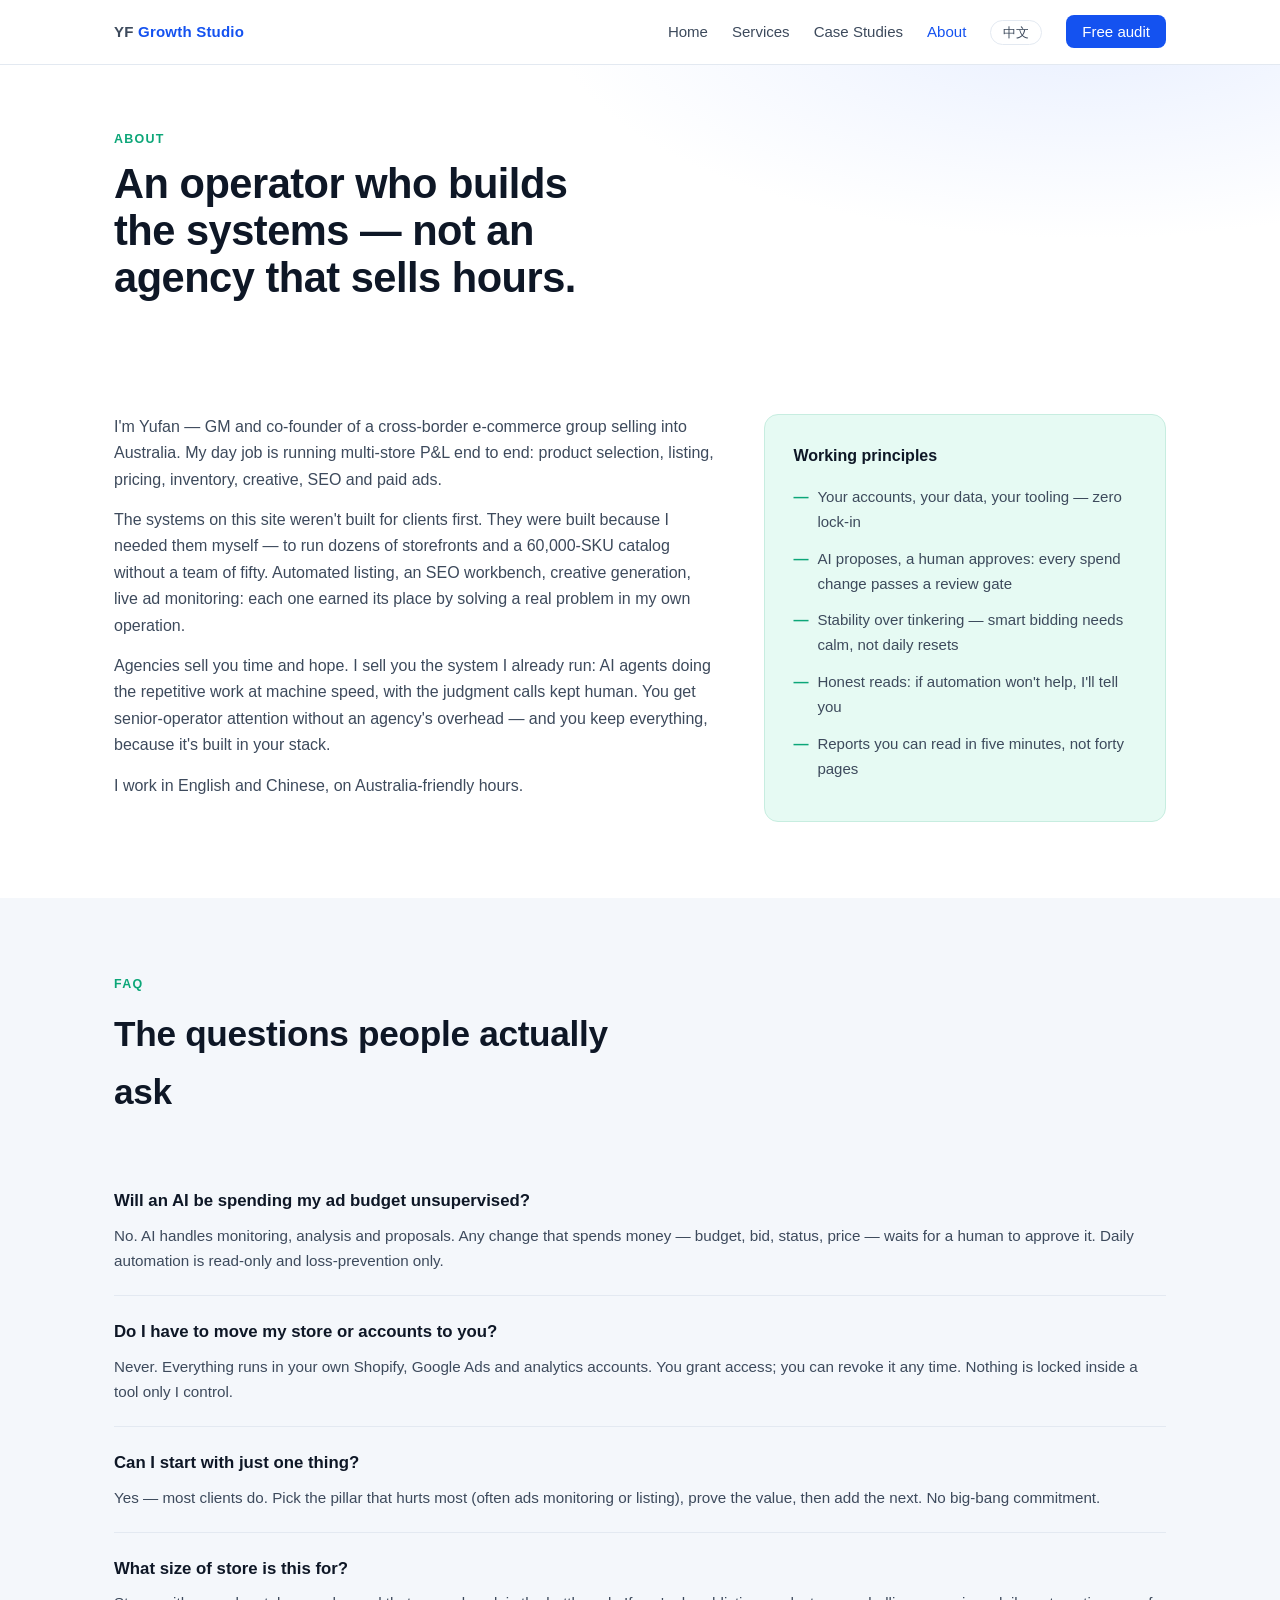
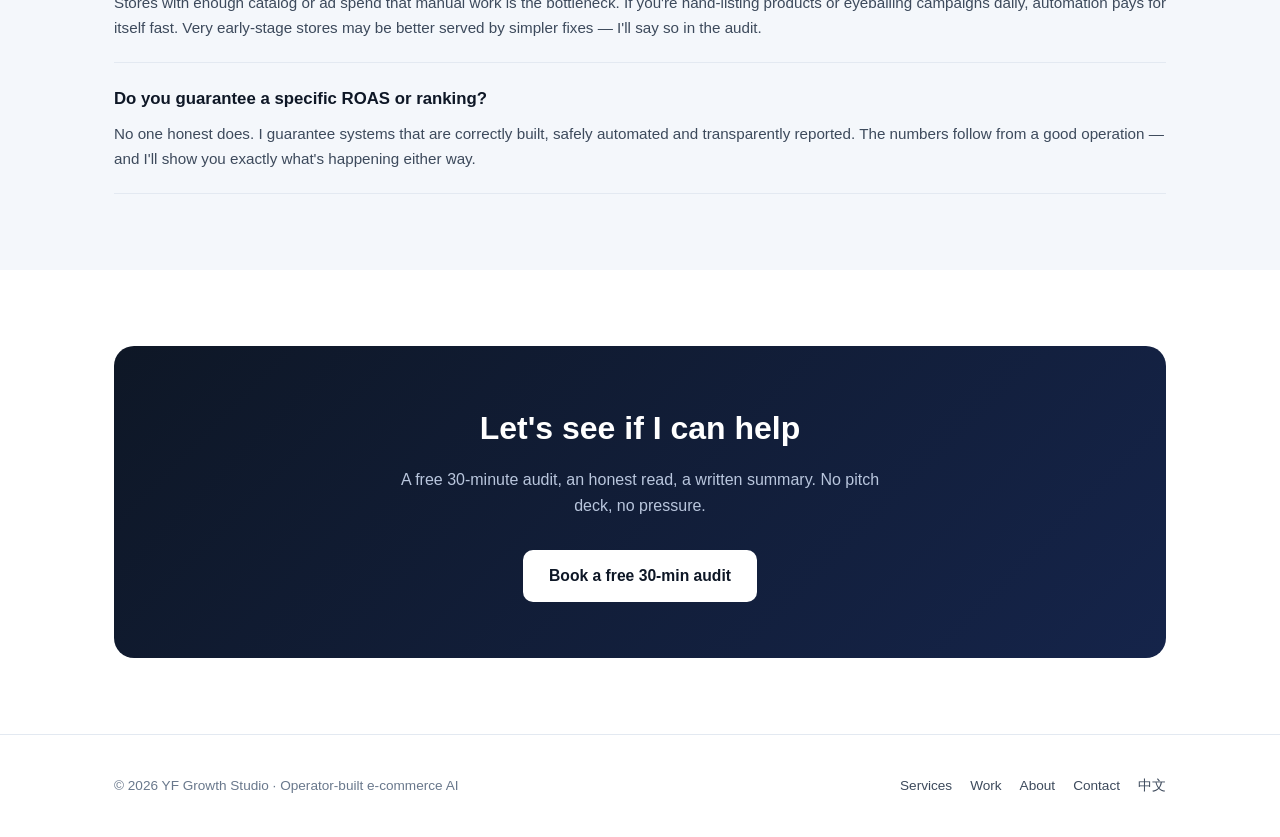
==== about.html @ 2cc7633f "Expand to multi-page site: 4 capability pillars (listing/SEO/creative/ads) + services/work/about/con" ====
<!DOCTYPE html>
<html lang="en">
<head>
<meta charset="UTF-8">
<meta name="viewport" content="width=device-width, initial-scale=1.0">
<title>About — YF Growth Studio</title>
<meta name="description" content="An operator, not an agency. GM and co-founder of a cross-border e-commerce group, building AI growth systems for online stores.">
<link rel="stylesheet" href="assets/style.css">
</head>
<body>

<header>
  <div class="wrap nav">
    <a class="logo" href="index.html">YF <span>Growth Studio</span></a>
    <ul>
      <li><a href="index.html">Home</a></li>
      <li><a href="services.html">Services</a></li>
      <li><a href="work.html">Case Studies</a></li>
      <li><a href="about.html" class="active">About</a></li>
      <li><a class="lang" href="zh.html">中文</a></li>
      <li><a class="navcta" href="contact.html">Free audit</a></li>
    </ul>
  </div>
</header>

<section class="pagehead">
  <div class="wrap">
    <div class="eyebrow">About</div>
    <h1>An operator who builds the systems — not an agency that sells hours.</h1>
  </div>
</section>

<section>
  <div class="wrap split">
    <div>
      <p>I'm Yufan — GM and co-founder of a cross-border e-commerce group selling into Australia. My day job is running multi-store P&amp;L end to end: product selection, listing, pricing, inventory, creative, SEO and paid ads.</p>
      <p>The systems on this site weren't built for clients first. They were built because I needed them myself — to run dozens of storefronts and a 60,000-SKU catalog without a team of fifty. Automated listing, an SEO workbench, creative generation, live ad monitoring: each one earned its place by solving a real problem in my own operation.</p>
      <p>Agencies sell you time and hope. I sell you the system I already run: AI agents doing the repetitive work at machine speed, with the judgment calls kept human. You get senior-operator attention without an agency's overhead — and you keep everything, because it's built in your stack.</p>
      <p>I work in English and Chinese, on Australia-friendly hours.</p>
    </div>
    <div class="principles">
      <h4>Working principles</h4>
      <ul>
        <li>Your accounts, your data, your tooling — zero lock-in</li>
        <li>AI proposes, a human approves: every spend change passes a review gate</li>
        <li>Stability over tinkering — smart bidding needs calm, not daily resets</li>
        <li>Honest reads: if automation won't help, I'll tell you</li>
        <li>Reports you can read in five minutes, not forty pages</li>
      </ul>
    </div>
  </div>
</section>

<section class="soft">
  <div class="wrap">
    <div class="sec-head">
      <div class="eyebrow">FAQ</div>
      <h2>The questions people actually ask</h2>
    </div>
    <div class="faq-item">
      <h4>Will an AI be spending my ad budget unsupervised?</h4>
      <p>No. AI handles monitoring, analysis and proposals. Any change that spends money — budget, bid, status, price — waits for a human to approve it. Daily automation is read-only and loss-prevention only.</p>
    </div>
    <div class="faq-item">
      <h4>Do I have to move my store or accounts to you?</h4>
      <p>Never. Everything runs in your own Shopify, Google Ads and analytics accounts. You grant access; you can revoke it any time. Nothing is locked inside a tool only I control.</p>
    </div>
    <div class="faq-item">
      <h4>Can I start with just one thing?</h4>
      <p>Yes — most clients do. Pick the pillar that hurts most (often ads monitoring or listing), prove the value, then add the next. No big-bang commitment.</p>
    </div>
    <div class="faq-item">
      <h4>What size of store is this for?</h4>
      <p>Stores with enough catalog or ad spend that manual work is the bottleneck. If you're hand-listing products or eyeballing campaigns daily, automation pays for itself fast. Very early-stage stores may be better served by simpler fixes — I'll say so in the audit.</p>
    </div>
    <div class="faq-item">
      <h4>Do you guarantee a specific ROAS or ranking?</h4>
      <p>No one honest does. I guarantee systems that are correctly built, safely automated and transparently reported. The numbers follow from a good operation — and I'll show you exactly what's happening either way.</p>
    </div>
  </div>
</section>

<section>
  <div class="wrap">
    <div class="band">
      <h2>Let's see if I can help</h2>
      <p>A free 30-minute audit, an honest read, a written summary. No pitch deck, no pressure.</p>
      <a class="btn btn-primary" href="contact.html">Book a free 30-min audit</a>
    </div>
  </div>
</section>

<footer>
  <div class="wrap foot">
    <span>© 2026 YF Growth Studio · Operator-built e-commerce AI</span>
    <div class="fnav">
      <a href="services.html">Services</a>
      <a href="work.html">Work</a>
      <a href="about.html">About</a>
      <a href="contact.html">Contact</a>
      <a href="zh.html">中文</a>
    </div>
  </div>
</footer>

</body>
</html>
---- assets/style.css ----
:root{
  --ink:#0e1726; --ink-2:#3d4a5c; --muted:#69788c;
  --bg:#ffffff; --bg-soft:#f4f7fb; --line:#e3e9f1;
  --brand:#1452f0; --brand-dark:#0d3bb0; --accent:#0ca678; --accent-soft:#e6faf3;
  --radius:14px; --shadow:0 1px 2px rgba(14,23,38,.05);
}
*{margin:0;padding:0;box-sizing:border-box}
html{scroll-behavior:smooth}
body{font-family:-apple-system,BlinkMacSystemFont,"Segoe UI",Roboto,Helvetica,Arial,"PingFang SC","Microsoft YaHei",sans-serif;color:var(--ink);background:var(--bg);line-height:1.65;-webkit-font-smoothing:antialiased}
a{color:var(--brand);text-decoration:none}
img{max-width:100%;display:block}
.wrap{max-width:1100px;margin:0 auto;padding:0 24px}
.center{text-align:center}

/* header */
header{position:sticky;top:0;background:rgba(255,255,255,.92);backdrop-filter:blur(8px);border-bottom:1px solid var(--line);z-index:50}
.nav{display:flex;align-items:center;justify-content:space-between;height:64px}
.logo{font-weight:800;font-size:1.05rem;letter-spacing:.2px;color:var(--ink)}
.logo span{color:var(--brand)}
.nav ul{display:flex;gap:24px;list-style:none;align-items:center}
.nav a{color:var(--ink-2);font-size:.94rem}
.nav a:hover,.nav a.active{color:var(--brand)}
.nav .lang{border:1px solid var(--line);padding:4px 12px;border-radius:999px;font-size:.83rem}
.nav .navcta{background:var(--brand);color:#fff;padding:8px 16px;border-radius:8px}
.nav .navcta:hover{background:var(--brand-dark)}
.menu-toggle{display:none}
@media(max-width:760px){
  .nav ul{display:none}
}

/* buttons */
.btn{display:inline-block;padding:13px 26px;border-radius:10px;font-weight:600;font-size:.98rem;transition:.18s;cursor:pointer}
.btn-primary{background:var(--brand);color:#fff}
.btn-primary:hover{background:var(--brand-dark)}
.btn-ghost{border:1.5px solid var(--line);color:var(--ink);background:#fff}
.btn-ghost:hover{border-color:var(--brand);color:var(--brand)}
.cta-row{display:flex;gap:14px;flex-wrap:wrap}

/* hero */
.hero{padding:92px 0 76px;background:
  radial-gradient(1200px 500px at 80% -10%, #e8efff 0%, transparent 60%),
  radial-gradient(900px 420px at 8% 115%, #e6faf3 0%, transparent 55%)}
.kicker{display:inline-block;font-size:.78rem;font-weight:700;letter-spacing:.12em;text-transform:uppercase;color:var(--brand);background:#e8efff;padding:6px 14px;border-radius:999px;margin-bottom:18px}
h1{font-size:clamp(2rem,4.6vw,3.2rem);line-height:1.14;letter-spacing:-.5px;max-width:20ch}
.hero p.sub{margin:22px 0 34px;font-size:1.14rem;color:var(--ink-2);max-width:60ch}
.stack{margin-top:46px;display:flex;gap:10px 26px;flex-wrap:wrap;color:var(--muted);font-size:.86rem;align-items:center}
.stack b{color:var(--ink-2);font-weight:600}
.stack .dot{width:4px;height:4px;border-radius:50%;background:var(--line)}

/* sections */
section{padding:76px 0}
section.soft{background:var(--bg-soft)}
.sec-head{max-width:62ch;margin-bottom:44px}
.sec-head.center{margin-left:auto;margin-right:auto}
.eyebrow{font-size:.78rem;font-weight:700;letter-spacing:.1em;text-transform:uppercase;color:var(--accent);margin-bottom:10px}
.sec-head h2{font-size:clamp(1.55rem,2.9vw,2.2rem);letter-spacing:-.3px;margin-bottom:12px}
.sec-head p{color:var(--ink-2)}

/* grids & cards */
.grid3{display:grid;grid-template-columns:repeat(3,1fr);gap:22px}
.grid2{display:grid;grid-template-columns:repeat(2,1fr);gap:22px}
@media(max-width:860px){.grid3,.grid2{grid-template-columns:1fr}}
.card{background:#fff;border:1px solid var(--line);border-radius:var(--radius);padding:30px 28px;display:flex;flex-direction:column;box-shadow:var(--shadow)}
.card .tag{font-size:.72rem;font-weight:700;letter-spacing:.1em;text-transform:uppercase;color:var(--accent);margin-bottom:12px}
.card h3{font-size:1.18rem;margin-bottom:10px;letter-spacing:-.2px}
.card p{color:var(--ink-2);font-size:.95rem}
.card ul{margin:16px 0 0 0;list-style:none}
.card li{padding-left:24px;position:relative;color:var(--ink-2);font-size:.92rem;margin-bottom:9px}
.card li::before{content:"✓";position:absolute;left:0;color:var(--accent);font-weight:700}
.card .fee{margin-top:auto;padding-top:18px;font-size:.85rem;color:var(--muted)}

/* steps */
.steps{display:grid;grid-template-columns:repeat(3,1fr);gap:22px;counter-reset:step}
@media(max-width:860px){.steps{grid-template-columns:1fr}}
.step{padding:26px;border-radius:var(--radius);background:#fff;border:1px solid var(--line)}
.step::before{counter-increment:step;content:counter(step,decimal-leading-zero);font-weight:800;font-size:1.6rem;color:#cdd9ee;display:block;margin-bottom:10px}
.step h4{margin-bottom:8px}
.step p{font-size:.92rem;color:var(--ink-2)}

/* stats */
.stats{display:flex;gap:40px;flex-wrap:wrap}
.stat b{display:block;font-size:2rem;letter-spacing:-.5px;color:var(--ink)}
.stat span{font-size:.85rem;color:var(--muted)}

/* case block */
.case-block{background:#fff;border:1px solid var(--line);border-radius:var(--radius);padding:34px 32px;margin-bottom:22px;box-shadow:var(--shadow)}
.case-block .meta{font-size:.78rem;font-weight:600;letter-spacing:.06em;text-transform:uppercase;color:var(--brand);margin-bottom:12px}
.case-block h3{font-size:1.35rem;letter-spacing:-.3px;margin-bottom:16px}
.case-grid{display:grid;grid-template-columns:1fr 1fr;gap:24px;margin-top:18px}
@media(max-width:760px){.case-grid{grid-template-columns:1fr}}
.case-grid h5{font-size:.78rem;letter-spacing:.08em;text-transform:uppercase;color:var(--muted);margin-bottom:8px}
.case-grid p{color:var(--ink-2);font-size:.95rem}
.num-row{display:flex;gap:34px;flex-wrap:wrap;margin-top:22px;padding-top:20px;border-top:1px solid var(--line)}
.num b{display:block;font-size:1.5rem;color:var(--ink);letter-spacing:-.4px}
.num span{font-size:.8rem;color:var(--muted)}

/* faq */
.faq-item{border-bottom:1px solid var(--line);padding:22px 0}
.faq-item h4{font-size:1.05rem;margin-bottom:8px}
.faq-item p{color:var(--ink-2);font-size:.95rem}

/* principles */
.principles{background:var(--accent-soft);border:1px solid #c7ede0;border-radius:var(--radius);padding:28px}
.principles h4{margin-bottom:16px}
.principles li{list-style:none;padding-left:24px;position:relative;font-size:.94rem;color:var(--ink-2);margin-bottom:12px}
.principles li::before{content:"—";position:absolute;left:0;color:var(--accent);font-weight:700}

/* about split */
.split{display:grid;grid-template-columns:1.2fr .8fr;gap:48px;align-items:start}
@media(max-width:860px){.split{grid-template-columns:1fr}}
.split p{color:var(--ink-2);margin-bottom:14px}

/* contact band */
.band{background:linear-gradient(135deg,#0e1726 0%,#15244a 100%);color:#fff;border-radius:20px;padding:56px 48px;text-align:center}
.band h2{font-size:clamp(1.5rem,2.8vw,2rem);margin-bottom:12px}
.band p{color:#b9c6dd;max-width:54ch;margin:0 auto 30px}
.band .btn-primary{background:#fff;color:var(--ink)}
.band .btn-primary:hover{background:#e8efff}
.band .channels{margin-top:26px;font-size:.9rem;color:#8fa1bf}
.band .channels b{color:#dbe5f5;font-weight:600}

/* footer */
footer{padding:40px 0;border-top:1px solid var(--line);color:var(--muted);font-size:.85rem}
.foot{display:flex;justify-content:space-between;flex-wrap:wrap;gap:14px;align-items:center}
.foot a{color:var(--ink-2)}
.foot .fnav{display:flex;gap:18px}

/* pagehead (inner pages) */
.pagehead{padding:64px 0 36px;background:radial-gradient(900px 380px at 85% -20%, #e8efff 0%, transparent 60%)}
.pagehead h1{font-size:clamp(1.8rem,3.6vw,2.6rem);max-width:22ch}
.pagehead p{margin-top:16px;font-size:1.08rem;color:var(--ink-2);max-width:58ch}
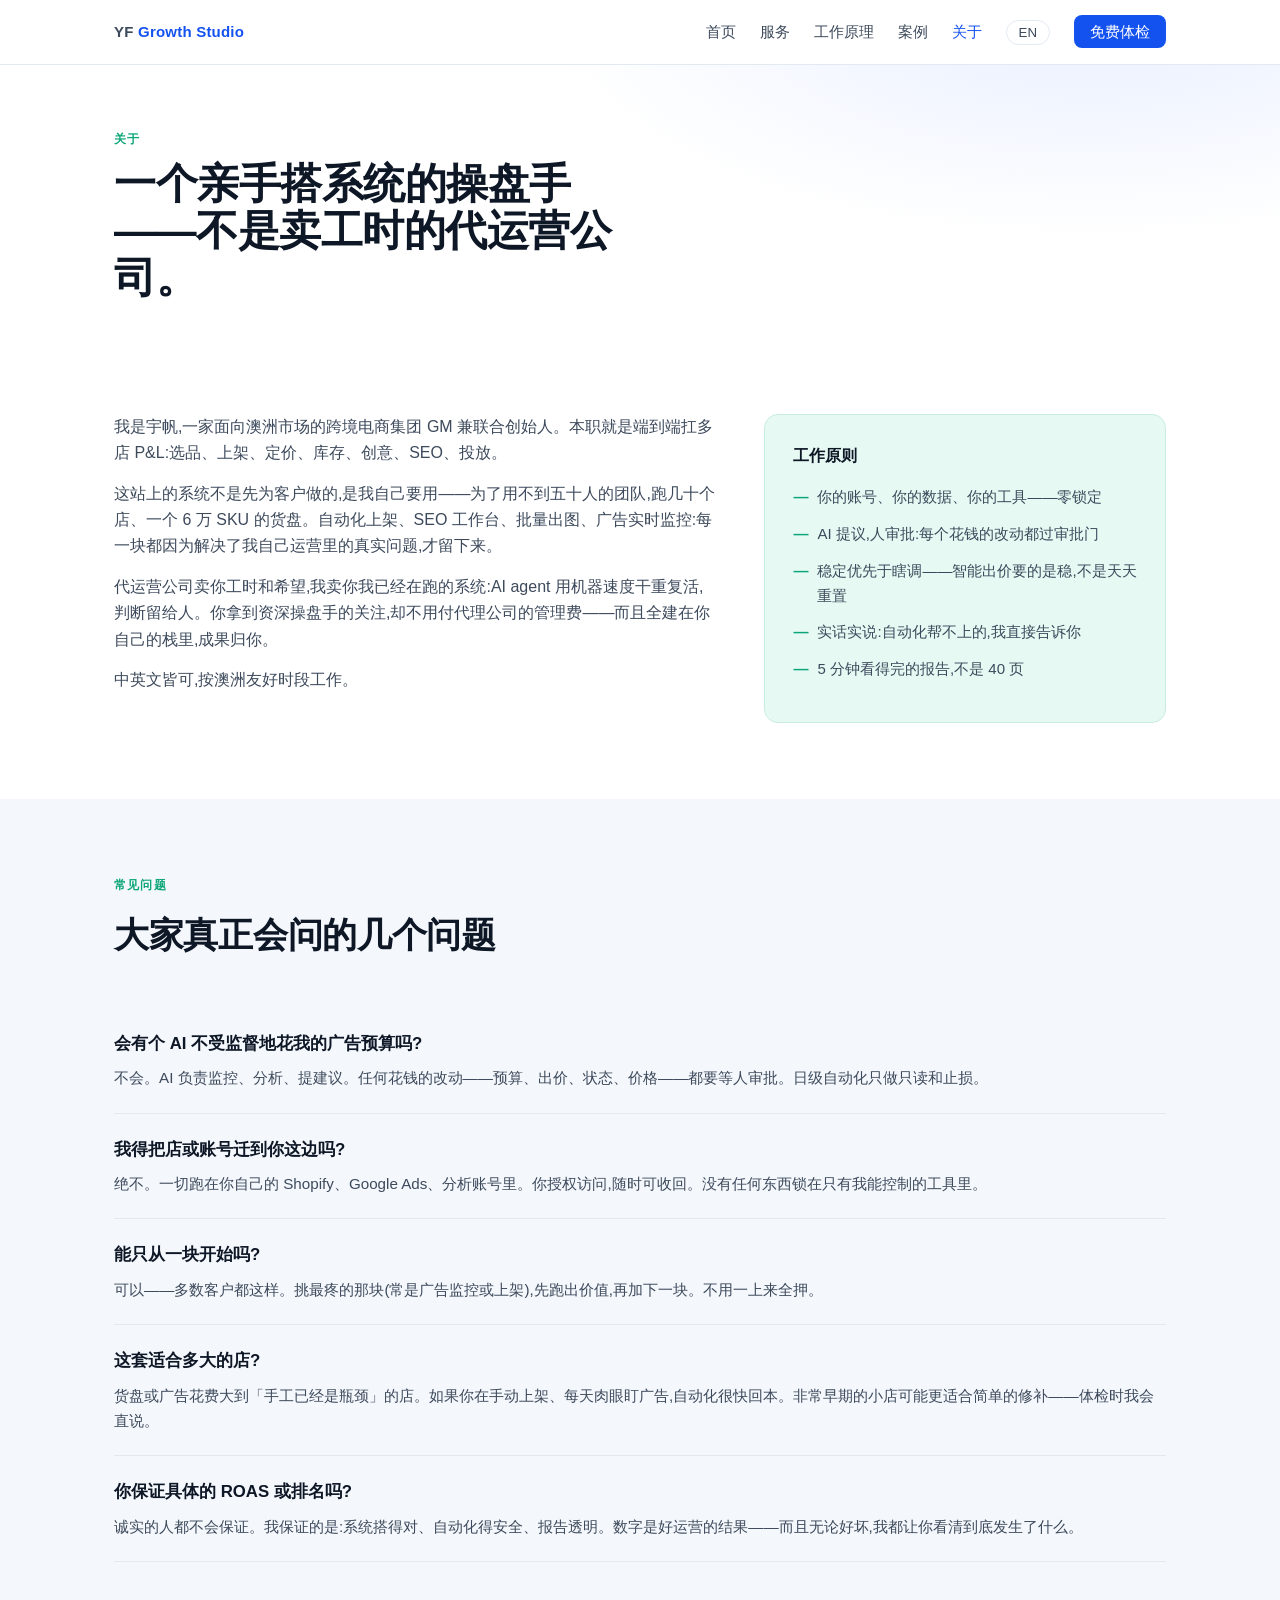
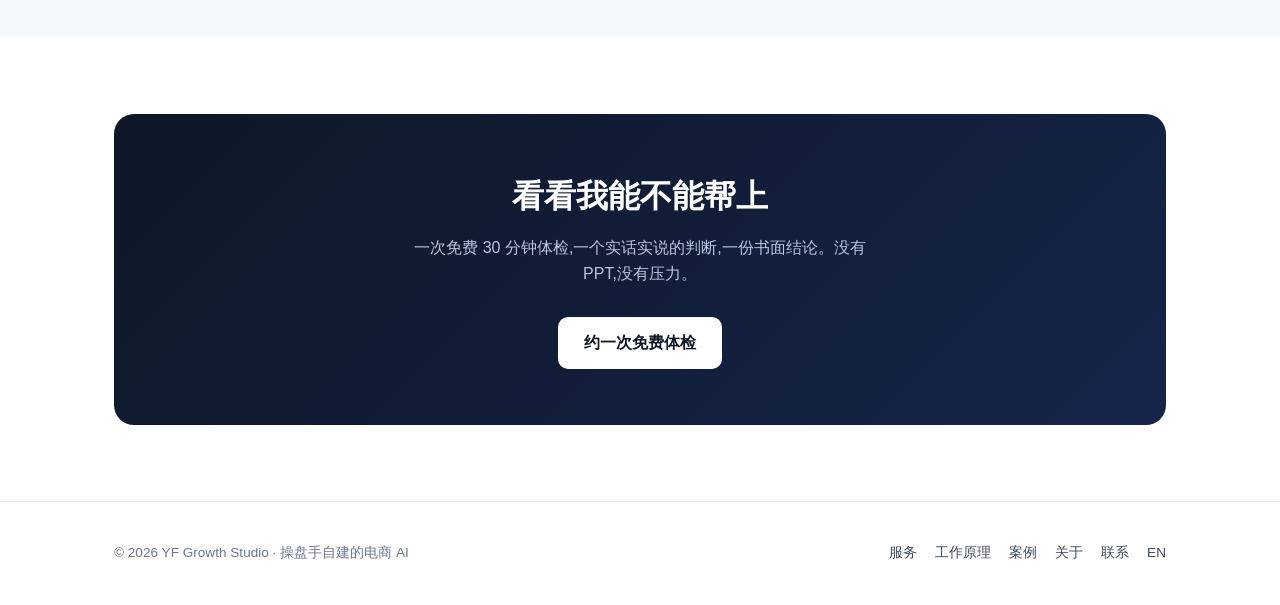
==== commit 6e296b71: "Restructure: Chinese as primary multi-page site, English collapsed to single en.html, zh.html redire" ====
--- a/about.html
+++ b/about.html
@@ -1,10 +1,10 @@
 <!DOCTYPE html>
-<html lang="en">
+<html lang="zh-CN">
 <head>
 <meta charset="UTF-8">
 <meta name="viewport" content="width=device-width, initial-scale=1.0">
-<title>About — YF Growth Studio</title>
-<meta name="description" content="An operator, not an agency. GM and co-founder of a cross-border e-commerce group, building AI growth systems for online stores.">
+<title>关于 — YF Growth Studio</title>
+<meta name="description" content="一个操盘手,不是代运营公司。跨境电商集团 GM 兼联合创始人,给网店搭 AI 增长系统。">
 <link rel="stylesheet" href="assets/style.css">
 </head>
 <body>
@@ -13,39 +13,40 @@
   <div class="wrap nav">
     <a class="logo" href="index.html">YF <span>Growth Studio</span></a>
     <ul>
-      <li><a href="index.html">Home</a></li>
-      <li><a href="services.html">Services</a></li>
-      <li><a href="work.html">Case Studies</a></li>
-      <li><a href="about.html" class="active">About</a></li>
-      <li><a class="lang" href="zh.html">中文</a></li>
-      <li><a class="navcta" href="contact.html">Free audit</a></li>
+      <li><a href="index.html">首页</a></li>
+      <li><a href="services.html">服务</a></li>
+      <li><a href="how-it-works.html">工作原理</a></li>
+      <li><a href="work.html">案例</a></li>
+      <li><a href="about.html" class="active">关于</a></li>
+      <li><a class="lang" href="en.html">EN</a></li>
+      <li><a class="navcta" href="contact.html">免费体检</a></li>
     </ul>
   </div>
 </header>
 
 <section class="pagehead">
   <div class="wrap">
-    <div class="eyebrow">About</div>
-    <h1>An operator who builds the systems — not an agency that sells hours.</h1>
+    <div class="eyebrow">关于</div>
+    <h1>一个亲手搭系统的操盘手——不是卖工时的代运营公司。</h1>
   </div>
 </section>
 
 <section>
   <div class="wrap split">
     <div>
-      <p>I'm Yufan — GM and co-founder of a cross-border e-commerce group selling into Australia. My day job is running multi-store P&amp;L end to end: product selection, listing, pricing, inventory, creative, SEO and paid ads.</p>
-      <p>The systems on this site weren't built for clients first. They were built because I needed them myself — to run dozens of storefronts and a 60,000-SKU catalog without a team of fifty. Automated listing, an SEO workbench, creative generation, live ad monitoring: each one earned its place by solving a real problem in my own operation.</p>
-      <p>Agencies sell you time and hope. I sell you the system I already run: AI agents doing the repetitive work at machine speed, with the judgment calls kept human. You get senior-operator attention without an agency's overhead — and you keep everything, because it's built in your stack.</p>
-      <p>I work in English and Chinese, on Australia-friendly hours.</p>
+      <p>我是宇帆,一家面向澳洲市场的跨境电商集团 GM 兼联合创始人。本职就是端到端扛多店 P&amp;L:选品、上架、定价、库存、创意、SEO、投放。</p>
+      <p>这站上的系统不是先为客户做的,是我自己要用——为了用不到五十人的团队,跑几十个店、一个 6 万 SKU 的货盘。自动化上架、SEO 工作台、批量出图、广告实时监控:每一块都因为解决了我自己运营里的真实问题,才留下来。</p>
+      <p>代运营公司卖你工时和希望,我卖你我已经在跑的系统:AI agent 用机器速度干重复活,判断留给人。你拿到资深操盘手的关注,却不用付代理公司的管理费——而且全建在你自己的栈里,成果归你。</p>
+      <p>中英文皆可,按澳洲友好时段工作。</p>
     </div>
     <div class="principles">
-      <h4>Working principles</h4>
+      <h4>工作原则</h4>
       <ul>
-        <li>Your accounts, your data, your tooling — zero lock-in</li>
-        <li>AI proposes, a human approves: every spend change passes a review gate</li>
-        <li>Stability over tinkering — smart bidding needs calm, not daily resets</li>
-        <li>Honest reads: if automation won't help, I'll tell you</li>
-        <li>Reports you can read in five minutes, not forty pages</li>
+        <li>你的账号、你的数据、你的工具——零锁定</li>
+        <li>AI 提议,人审批:每个花钱的改动都过审批门</li>
+        <li>稳定优先于瞎调——智能出价要的是稳,不是天天重置</li>
+        <li>实话实说:自动化帮不上的,我直接告诉你</li>
+        <li>5 分钟看得完的报告,不是 40 页</li>
       </ul>
     </div>
   </div>
@@ -54,28 +55,28 @@
 <section class="soft">
   <div class="wrap">
     <div class="sec-head">
-      <div class="eyebrow">FAQ</div>
-      <h2>The questions people actually ask</h2>
+      <div class="eyebrow">常见问题</div>
+      <h2>大家真正会问的几个问题</h2>
     </div>
     <div class="faq-item">
-      <h4>Will an AI be spending my ad budget unsupervised?</h4>
-      <p>No. AI handles monitoring, analysis and proposals. Any change that spends money — budget, bid, status, price — waits for a human to approve it. Daily automation is read-only and loss-prevention only.</p>
+      <h4>会有个 AI 不受监督地花我的广告预算吗?</h4>
+      <p>不会。AI 负责监控、分析、提建议。任何花钱的改动——预算、出价、状态、价格——都要等人审批。日级自动化只做只读和止损。</p>
     </div>
     <div class="faq-item">
-      <h4>Do I have to move my store or accounts to you?</h4>
-      <p>Never. Everything runs in your own Shopify, Google Ads and analytics accounts. You grant access; you can revoke it any time. Nothing is locked inside a tool only I control.</p>
+      <h4>我得把店或账号迁到你这边吗?</h4>
+      <p>绝不。一切跑在你自己的 Shopify、Google Ads、分析账号里。你授权访问,随时可收回。没有任何东西锁在只有我能控制的工具里。</p>
     </div>
     <div class="faq-item">
-      <h4>Can I start with just one thing?</h4>
-      <p>Yes — most clients do. Pick the pillar that hurts most (often ads monitoring or listing), prove the value, then add the next. No big-bang commitment.</p>
+      <h4>能只从一块开始吗?</h4>
+      <p>可以——多数客户都这样。挑最疼的那块(常是广告监控或上架),先跑出价值,再加下一块。不用一上来全押。</p>
     </div>
     <div class="faq-item">
-      <h4>What size of store is this for?</h4>
-      <p>Stores with enough catalog or ad spend that manual work is the bottleneck. If you're hand-listing products or eyeballing campaigns daily, automation pays for itself fast. Very early-stage stores may be better served by simpler fixes — I'll say so in the audit.</p>
+      <h4>这套适合多大的店?</h4>
+      <p>货盘或广告花费大到「手工已经是瓶颈」的店。如果你在手动上架、每天肉眼盯广告,自动化很快回本。非常早期的小店可能更适合简单的修补——体检时我会直说。</p>
     </div>
     <div class="faq-item">
-      <h4>Do you guarantee a specific ROAS or ranking?</h4>
-      <p>No one honest does. I guarantee systems that are correctly built, safely automated and transparently reported. The numbers follow from a good operation — and I'll show you exactly what's happening either way.</p>
+      <h4>你保证具体的 ROAS 或排名吗?</h4>
+      <p>诚实的人都不会保证。我保证的是:系统搭得对、自动化得安全、报告透明。数字是好运营的结果——而且无论好坏,我都让你看清到底发生了什么。</p>
     </div>
   </div>
 </section>
@@ -83,22 +84,23 @@
 <section>
   <div class="wrap">
     <div class="band">
-      <h2>Let's see if I can help</h2>
-      <p>A free 30-minute audit, an honest read, a written summary. No pitch deck, no pressure.</p>
-      <a class="btn btn-primary" href="contact.html">Book a free 30-min audit</a>
+      <h2>看看我能不能帮上</h2>
+      <p>一次免费 30 分钟体检,一个实话实说的判断,一份书面结论。没有 PPT,没有压力。</p>
+      <a class="btn btn-primary" href="contact.html">约一次免费体检</a>
     </div>
   </div>
 </section>
 
 <footer>
   <div class="wrap foot">
-    <span>© 2026 YF Growth Studio · Operator-built e-commerce AI</span>
+    <span>© 2026 YF Growth Studio · 操盘手自建的电商 AI</span>
     <div class="fnav">
-      <a href="services.html">Services</a>
-      <a href="work.html">Work</a>
-      <a href="about.html">About</a>
-      <a href="contact.html">Contact</a>
-      <a href="zh.html">中文</a>
+      <a href="services.html">服务</a>
+      <a href="how-it-works.html">工作原理</a>
+      <a href="work.html">案例</a>
+      <a href="about.html">关于</a>
+      <a href="contact.html">联系</a>
+      <a href="en.html">EN</a>
     </div>
   </div>
 </footer>
